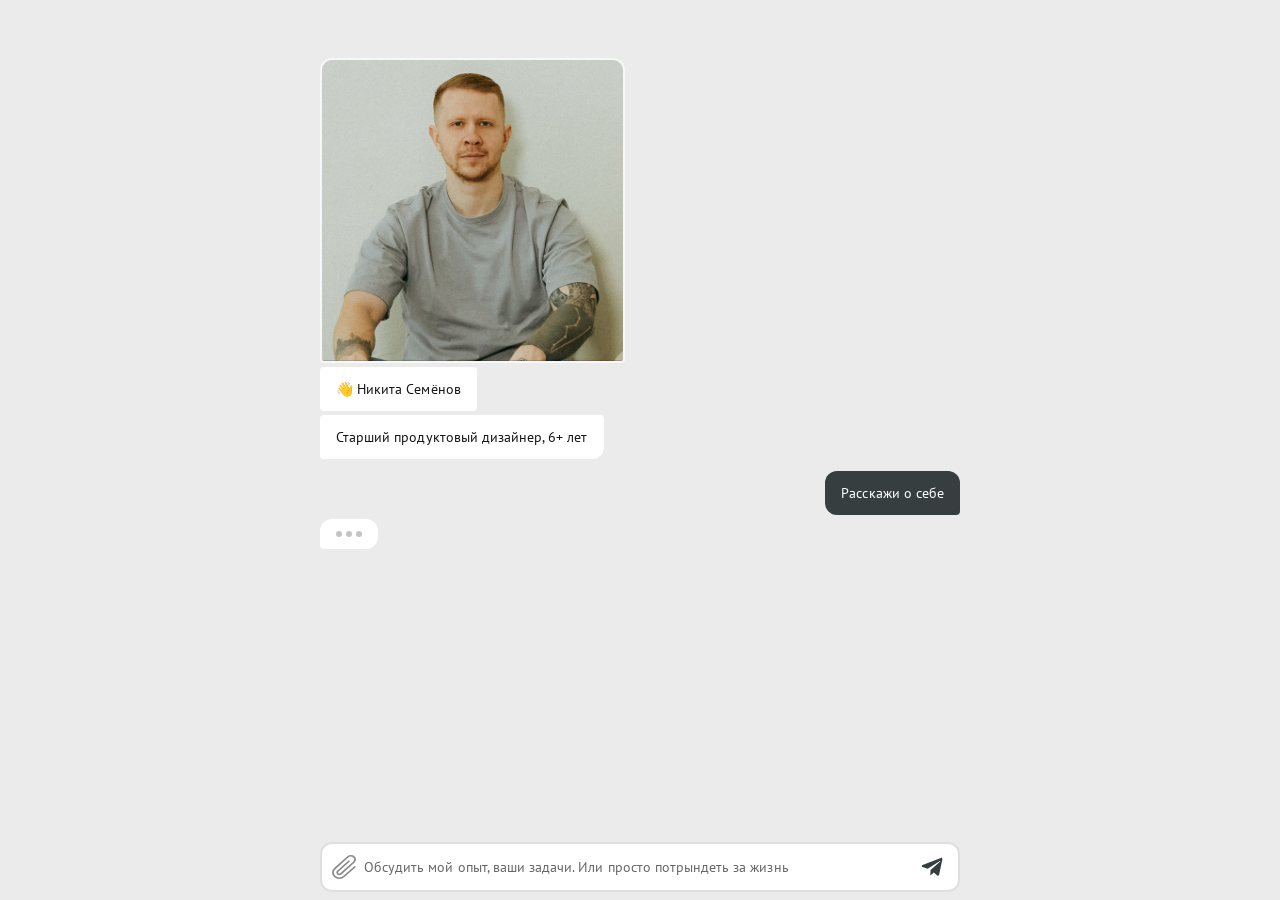
==== index.html @ 7b087923 "Initial website version" ====
<!DOCTYPE html>
<html lang="ru">
  <head>
    <meta charset="UTF-8" />
    <meta name="viewport" content="width=device-width, initial-scale=1.0" />
    <link rel="icon" href="assets/favicon.png" type="image/png" />
    <!-- Yandex.Metrika counter -->
    <script type="text/javascript">
      (function (m, e, t, r, i, k, a) {
        m[i] =
          m[i] ||
          function () {
            (m[i].a = m[i].a || []).push(arguments);
          };
        m[i].l = 1 * new Date();
        for (var j = 0; j < document.scripts.length; j++) {
          if (document.scripts[j].src === r) {
            return;
          }
        }
        (k = e.createElement(t)),
          (a = e.getElementsByTagName(t)[0]),
          (k.async = 1),
          (k.src = r),
          a.parentNode.insertBefore(k, a);
      })(window, document, "script", "https://mc.yandex.ru/metrika/tag.js?id=109476161", "ym");

      ym(109476161, "init", {
        ssr: true,
        webvisor: true,
        clickmap: true,
        ecommerce: "dataLayer",
        referrer: document.referrer,
        url: location.href,
        accurateTrackBounce: true,
        trackLinks: true,
      });
    </script>
    <noscript
      ><div>
        <img
          src="https://mc.yandex.ru/watch/109476161"
          style="position: absolute; left: -9999px"
          alt=""
        /></div
    ></noscript>
    <!-- /Yandex.Metrika counter -->
    <title>Никита Семёнов — портфолио</title>
    <link rel="preload" href="assets/profile.png" as="image" />
    <link rel="preconnect" href="https://fonts.googleapis.com" />
    <link rel="preconnect" href="https://fonts.gstatic.com" crossorigin />
    <link
      href="https://fonts.googleapis.com/css2?family=PT+Sans:ital,wght@0,400;0,700;1,400&display=block"
      rel="stylesheet"
    />
    <link rel="stylesheet" href="styles.css" />
  </head>
  <body class="hero-ready">
    <main class="page">
      <div class="chat">
        <section class="section section--no-marker section--hero">
          <div class="section__content section__content--hero">
            <div class="block block--intro">
              <div class="profile-photo">
                <img
                  class="profile-photo__base"
                  src="assets/profile.png"
                  alt="Никита Семёнов"
                  width="305"
                  height="305"
                  decoding="sync"
                  fetchpriority="high"
                />
              </div>
              <div class="bubble bubble--me bubble--intro-name">
                <p>👋 Никита Семёнов</p>
              </div>
              <div class="bubble bubble--me bubble--intro-role">
                <p>Старший продуктовый дизайнер, 6+ лет</p>
              </div>
            </div>
            <div class="hero__reply">
              <div class="block block--right">
                <button class="bubble bubble--they bubble--they-btn" type="button">
                  Расскажи о себе
                </button>
              </div>
              <div class="hero__reply-slot">
                <div class="typing-indicator bubble bubble--me" aria-hidden="true">
                  <div class="typing-indicator__shell">
                    <div class="typing-indicator__dots" aria-hidden="true">
                      <span></span>
                      <span></span>
                      <span></span>
                    </div>
                    <div class="typing-indicator__message">
                      <p>
                        Разбираю сложные задачи, нахожу простые и дешёвые решения, довожу их до прода,
                        метрик и понятного пользовательского опыта
                      </p>
                    </div>
                  </div>
                </div>
                <div class="hero__response-extra" aria-hidden="true">
                  <div class="block">
                    <div class="bubble bubble--me bubble__list">
                      <p>— 6+ лет в продуктовом дизайне,</p>
                      <p>
                        — principal / mentor в Лемана ПРО,<br />
                        — 30+ статей о дизайне, 200 000+ прочтений,
                      </p>
                      <p>— помог вырасти 20+ дизайнерам до middle+,</p>
                      <p>— основал X–Mentors и собрал команду из 9 менторов</p>
                    </div>
                  </div>
                </div>
              </div>
            </div>
          </div>
        </section>

        <div class="chat__rest" aria-hidden="true">
        <section class="section section--no-marker">
          <div class="section__content">
            <div class="block block--right">
              <div class="bubble bubble--they">
                <p>
                  С какими задачами принесёшь<br />
                  нам максимум пользы?
                </p>
              </div>
            </div>
            <div class="block">
              <div class="bubble bubble--me">
                <p class="bubble__title">🥴 Непонятная и мутная задача</p>
                <p>Разбираю бизнес-контекст, пользователей, ограничения и нахожу настоящую проблему</p>
              </div>
              <div class="bubble bubble--me">
                <p class="bubble__title">🫡 Нужен самостоятельный дизайнер</p>
                <p>
                  Могу сам вести задачу: от постановки и анализа до макетов, передачи в разработку и диз
                  ревью
                </p>
              </div>
              <div class="bubble bubble--me">
                <p class="bubble__title">✂️ Нужны дешёвые, но эффективные решения</p>
                <p>
                  Ищу более дешёвый путь: MVP, упрощение сценария, отказ от лишнего функционала,
                  быстрый тест
                </p>
              </div>
              <div class="bubble bubble--me">
                <p class="bubble__title">🐣 Нужно растить дизайнеров</p>
                <p>
                  Менторю дизайнеров, помогаю им лучше мыслить, структурировать процесс и принимать
                  решения
                </p>
              </div>
            </div>
          </div>
        </section>

        <section class="section section--no-marker">
          <div class="section__content">
            <div class="block block--right">
              <div class="bubble bubble--they">
                <p>Покажи кейсы и расскажи о них</p>
              </div>
            </div>
            <div class="block block--wide">
              <article class="case-card case-card--lm-pricer">
                <div class="case-card__hero">
                  <div class="case-card__logo">
                    <img src="assets/logo.svg" alt="Leroy Merlin" />
                  </div>
                  <div class="case-card__image case-card__image--lm-pricer">
                    <img src="assets/case-lm-pricer.png" alt="Прайсчекер в магазине Leroy Merlin" />
                  </div>
                  <div class="case-card__divider">
                    <img src="assets/line.svg" alt="" />
                  </div>
                </div>
                <div class="case-card__body">
                  <h2 class="case-card__title">Запуск прайсчекера в магазинах с нуля</h2>
                  <div class="case-card__field">
                    <p class="case-card__label">Проблема</p>
                    <p class="case-card__text">
                      Покупатели часто задавали сотрудникам одни и те же вопросы: цена, наличие,
                      остатки и характеристики товара. В масштабе магазина это забирало рабочее
                      время, отвлекало сотрудников от основных задач и приводило к переработкам
                    </p>
                  </div>
                  <div class="case-card__field">
                    <p class="case-card__label">Результат</p>
                    <p class="case-card__text">
                      Покупатели стали самостоятельно проверять цену, наличие и информацию о товаре,
                      а часть повторяющихся обращений ушла в self-service сценарий
                    </p>
                  </div>
                  <div class="case-card__field">
                    <p class="case-card__label">Бизнес-эффект</p>
                    <p class="case-card__text">
                      Решение снизило количество типовых обращений на ❚❚%, высвободило до ❚❚ часов
                      рабочего времени в день по сети и помогло сократить операционные потери компании
                      на ❚❚ ₽ в месяц
                    </p>
                  </div>
                </div>
              </article>

              <article class="case-card case-card--uws">
                <div class="case-card__hero case-card__hero--uws">
                  <div class="case-card__logo case-card__logo--uws">
                    <img src="assets/uws-logo.svg" alt="UWS" />
                  </div>
                  <div class="case-card__image case-card__image--uws">
                    <img src="assets/case-uws.png" alt="Календарь событий UWS" />
                  </div>
                </div>
              </article>

              <article class="case-card case-card--lm-case3">
                <div class="case-card__hero">
                  <div class="case-card__logo">
                    <img src="assets/logo.svg" alt="Leroy Merlin" />
                  </div>
                  <div class="case-card__image case-card__image--lm-case3">
                    <img src="assets/case-lm-case3.png" alt="Карточка товара на сайте Leroy Merlin" />
                  </div>
                  <div class="case-card__divider">
                    <img src="assets/line.svg" alt="" />
                  </div>
                </div>
                <div class="case-card__body">
                  <h2 class="case-card__title">Увеличил привлекательность цены на 43%</h2>
                  <div class="case-card__field">
                    <p class="case-card__label">Проблема</p>
                    <p class="case-card__text">
                      Компания стала активнее использовать скидки, но покупатели плохо считывали выгоду:
                      старая цена и размер скидки были недостаточно заметны, а ценность предложения не ощущалась. В итоге скидки не давали ожидаемого роста продаж и слабо мотивировали
                      пользователей переходить к покупке
                    </p>
                  </div>
                  <div class="case-card__field">
                    <p class="case-card__label">Результат</p>
                    <p class="case-card__text">
                      Я переработал отображение цены и скидки на ключевых страницах сайта: сделал выгоду
                      заметнее и очевиднее. Покупатели стали лучше видеть разницу между старой и новой
                      ценой, быстрее понимать ценность предложения и увереннее переходить к покупке
                    </p>
                  </div>
                  <div class="case-card__field">
                    <p class="case-card__label">Бизнес-эффект</p>
                    <p class="case-card__text">
                      Через A/B-тестирование решение показало рост кликов по товарам на ❚❚%, увеличение
                      добавлений в корзину на ❚❚% и рост оформленных заказов на ❚❚%
                    </p>
                  </div>
                </div>
              </article>

              <article class="case-card case-card--lm-print">
                <div class="case-card__hero case-card__hero--lm-print">
                  <div class="case-card__logo case-card__logo--lm-print">
                    <img src="assets/logo-lm-alt.svg" alt="Leroy Merlin" />
                  </div>
                  <div class="case-card__image case-card__image--lm-print">
                    <img src="assets/case-lm-print.png" alt="Печать проектных ценников в Leroy Merlin" />
                  </div>
                  <div class="case-card__divider">
                    <img src="assets/line.svg" alt="" />
                  </div>
                </div>
                <div class="case-card__body">
                  <h2 class="case-card__title">Ускорил создание проектных ценников в 12 раз</h2>
                  <div class="case-card__field">
                    <p class="case-card__label">Проблема</p>
                    <p class="case-card__text">
                      Сотрудники магазинов обновляли проектные ценники вручную через Excel: было сложно
                      понять, у какого товара изменилась цена, где именно она поменялась и на сколько. Из-за этого процесс занимал много времени, повышал риск ошибок, а внешний вид ценников
                      отличался от магазина к магазину
                    </p>
                  </div>
                  <div class="case-card__field">
                    <p class="case-card__label">Результат</p>
                    <p class="case-card__text">
                      Я сделал инструмент, который показывает изменения по товарам и помогает быстро
                      обновить проектный ценник. Теперь сотрудник видит, какая цена изменилась, может
                      проверить нужный товар и распечатать актуальный ценник в несколько действий вместо
                      долгой ручной сборки
                    </p>
                  </div>
                  <div class="case-card__field">
                    <p class="case-card__label">Бизнес-эффект</p>
                    <p class="case-card__text">
                      Сократил время на создание проектных ценников с 10,5 минут до 53 секунд, снизил риск
                      ошибок при обновлении цен и помог сохранить единый визуальный имидж ценников во всех
                      магазинах
                    </p>
                  </div>
                </div>
              </article>

              <article class="case-card case-card--gethotel">
                <div class="case-card__hero case-card__hero--gethotel">
                  <div class="case-card__logo case-card__logo--gethotel">
                    <img src="assets/logo-gethotel.svg" alt="Gethotel" />
                  </div>
                  <div class="case-card__image case-card__image--gethotel">
                    <img src="assets/case-gethotel.png" alt="Мобильное приложение Gethotel" />
                  </div>
                  <div class="case-card__divider">
                    <img src="assets/line.svg" alt="" />
                  </div>
                </div>
                <div class="case-card__body">
                  <h2 class="case-card__title">Увеличил конверсию бронирования на мобильных устройствах на 97%</h2>
                  <div class="case-card__field">
                    <p class="case-card__label">Проблема</p>
                    <p class="case-card__text">
                      В мобилке пользователи терялись на странице отеля: навигация была сложной,
                      информация — неструктурированной, а переход к брони неочивидный. Часть
                      пользователей не доходила до оформления, и конверсия в бронирование оставалась
                      низкой
                    </p>
                  </div>
                  <div class="case-card__field">
                    <p class="case-card__label">Результат</p>
                    <p class="case-card__text">
                      Я переработал страницу отеля: структурировал инфо вокруг потребностей пользователя,
                      упростил навигацию и сделал переход к бронированию заметным и понятным
                    </p>
                  </div>
                  <div class="case-card__field">
                    <p class="case-card__label">Бизнес-эффект</p>
                    <p class="case-card__text">
                      Увеличил конверсию в бронирование на мобильных устройствах на 97%:<br />
                      <span class="case-card__stat-range">с 1,78% до 3,5%</span>
                    </p>
                  </div>
                </div>
              </article>
            </div>
          </div>
        </section>

        <section class="section section--no-marker">
          <div class="section__content">
            <div class="block block--right">
              <div class="bubble bubble--they">
                <p>Расскажи про дизайн-процесс</p>
              </div>
            </div>
            <div class="block">
              <div class="bubble bubble--me">
                <p class="bubble__title">🔍 Нахожу настоящую проблему</p>
                <p>Снимаю задачу, разбираю бизнес-контекст, JTBD, пользователей и метрики</p>
              </div>
              <div class="bubble bubble--me">
                <p class="bubble__title">🧩 Разбираю текущий процесс</p>
                <p>
                  Смотрю, как сценарий работает сейчас: собираю AS IS, ограничения и места, где у пользователя
                  или бизнес просадки
                </p>
              </div>
              <div class="bubble bubble--me">
                <p class="bubble__title">✨ Проектирую будущее решение</p>
                <p>
                  Собираю TO BE, продумываю user flow, сценарии и функциональности. Использую
                  референсы и «франкенштейна»
                </p>
              </div>
              <div class="bubble bubble--me">
                <p class="bubble__title">🎨 Перевожу решение в интерфейс</p>
                <p>Прорабатываю состояния, прототипы и интерфейсную логику, дизайню</p>
              </div>
              <div class="bubble bubble--me">
                <p class="bubble__title">📈 Довожу до результата</p>
                <p>
                  Проверяю гипотезы через исследования, прототипы или метрики. Дорабатываю решение,
                  помогаю довести его до разработки и смотрю, как оно влияет на продукт
                </p>
              </div>
            </div>
          </div>
        </section>

        <section class="section section--no-marker">
          <div class="section__content">
            <div class="block block--right">
              <div class="bubble bubble--they">
                <p>Как ты развиваешься?</p>
              </div>
            </div>
            <div class="block">
              <div class="bubble bubble--me">
                <p>
                  📚 Я постоянно учусь и рефлексирую над практикой: разбираю кейсы, читаю, смотрю на чужие
                  решения, проверяю подходы в работе и менторстве
                </p>
              </div>
              <div class="bubble bubble--me">
                <p>
                  Когда пишу, я лучше структурирую собственный дизайн-процесс и проверяю мысли на практике
                </p>
              </div>
              <div class="bubble bubble--me bubble__list">
                <p>
                  — <a class="bubble__link bubble__link--inline" href="https://mentory.yonote.ru/share/x" target="_blank" rel="noopener noreferrer">веду бесплатную базу знаний</a><br />
                  — 30+ статей о дизайне
                </p>
                <p>— материалы собрали 200 000+ прочтений</p>
              </div>
              <div class="bubble bubble--me bubble--link-list bubble__links">
                <a class="bubble__link" href="https://dsgners.ru/no_ux_no_money/29060-upravlenie-ojidaniyami-prichina-uspeha-i-provala-lyuboy-zadachi" target="_blank" rel="noopener noreferrer">Управление ожиданиями</a>
                <a class="bubble__link" href="https://dsgners.ru/no_ux_no_money/42224-a-che-tak-dolgo-kak-dizayneru-tochnee-otsenivat-sroki-videt-riski-i-ne-davat-sebya-prodavit" target="_blank" rel="noopener noreferrer">Как точнее оценивать сроки</a>
                <a class="bubble__link" href="https://dsgners.ru/no_ux_no_money/17667-prezentatsiya-dizayn-resheniya-samyiy-vajnyiy-etap-v-rabote-i-jizni-dizaynera" target="_blank" rel="noopener noreferrer">Презентация дизайн-решения</a>
                <a class="bubble__link" href="https://dsgners.ru/no_ux_no_money/22971-pravki-kritika-vkusovschina-dorabotki-zamechaniya-kommentarii-obratnaya-svyaz-chto-s-nimi-delat" target="_blank" rel="noopener noreferrer">Правки, критика, вкусовщина, доработки</a>
                <a class="bubble__link" href="https://dsgners.ru/no_ux_no_money/23622-kak-byistro-nahodit-idealnyie-dizayn-resheniya-v-slojnyih-zadachah" target="_blank" rel="noopener noreferrer">Как быстро находить идеальные дизайн-решения</a>
              </div>
            </div>
          </div>
        </section>

        <section class="section section--no-marker">
          <div class="section__content">
            <div class="block block--right">
              <div class="bubble bubble--they">
                <p>
                  Понятно...<br />
                  Вернёмся в ближайшее время с обраткой
                </p>
              </div>
            </div>
            <div class="block">
              <div class="bubble bubble--me bubble--invite">
                <p>
                  Приглашаю на кружечку горячего чая ☕️ в зуме — узнаем друг друга поближе) Напиши 👇
                </p>
              </div>
            </div>
          </div>
        </section>
        </div>
      </div>
    </main>

    <footer class="composer" aria-hidden="false">
      <a
        class="composer__inner"
        href="https://t.me/no_ux_no_money"
        target="_blank"
        rel="noopener noreferrer"
        aria-label="Написать в Telegram — @no_ux_no_money"
        onclick="ym(109476161,'reachGoal','click_apply'); return true;"
      >
        <span class="composer__icon" aria-hidden="true">
          <img src="assets/paperclip.svg" alt="" />
        </span>
        <span class="composer__text">
          Обсудить мой опыт, ваши задачи<span class="composer__text-extra">. Или просто потрындеть за жизнь</span>
        </span>
        <span class="composer__send" aria-hidden="true">
          <img class="composer__send-icon composer__send-icon--default" src="assets/send.svg" width="30" height="30" alt="" />
          <img class="composer__send-icon composer__send-icon--hover" src="assets/send-hover.svg" width="30" height="30" alt="" />
        </span>
      </a>
    </footer>

    <script src="hero-sequence.js"></script>
  </body>
</html>
---- styles.css ----
:root {
  --bg: #ebebeb;
  --primary: #373e40;
  --text: #161616;
  --text-secondary: rgba(22, 22, 22, 0.65);
  --white: #ffffff;
  --border-input: #dfdfdf;
  --border-input-hover: #d4d4d4;
  --text-secondary-hover: rgba(22, 22, 22, 0.75);
  --primary-hover: #2a2f31;
  --link: #1890ff;
  --link-hover: #096dd9;
  --placeholder: #d9d9d9;
  --case-dark: #373e40;
  --chat-width: 640px;
  --bubble-max: 394px;
  --case-width: 558px;
}

*,
*::before,
*::after {
  box-sizing: border-box;
}

html {
  scroll-behavior: smooth;
}

html {
  scroll-behavior: smooth;
  overflow-x: hidden;
}

body {
  margin: 0;
  min-height: 100vh;
  background: var(--bg);
  color: var(--text);
  font-family: "PT Sans", sans-serif;
  font-size: 14px;
  line-height: 20px;
  letter-spacing: 0.042px;
  overflow-x: hidden;
}

.page {
  min-height: 100vh;
  padding: 58px 0 80px;
}

.chat {
  width: min(var(--chat-width), calc(100% - 32px));
  margin: 0 auto;
  display: flex;
  flex-direction: column;
  gap: 12px;
}

.section {
  display: grid;
  grid-template-columns: 48px minmax(0, 1fr);
  gap: 0 8px;
  align-items: start;
}

.section--no-marker {
  grid-template-columns: minmax(0, 1fr);
}

.section__marker {
  font-size: 40px;
  line-height: 1;
  transform: rotate(-13.21deg);
  user-select: none;
  padding-top: 4px;
}

.section__content {
  min-width: 0;
  display: flex;
  flex-direction: column;
  gap: 4px;
}

.block {
  display: flex;
  flex-direction: column;
  gap: 4px;
  max-width: var(--bubble-max);
}

.block--wide {
  max-width: var(--case-width);
  gap: 4px;
}

.block--right {
  align-self: flex-end;
  align-items: flex-end;
  max-width: 312px;
  width: 100%;
}

.bubble {
  padding: 12px 16px;
  word-break: break-word;
}

.bubble--me {
  background: var(--white);
  color: var(--text);
}

.bubble--they {
  background: var(--primary);
  color: var(--white);
}

.bubble--link-list {
  color: var(--link);
}

.bubble__link {
  display: block;
  color: inherit;
  text-decoration: none;
  transition: color 0.2s ease;
}

.bubble__link:hover,
.bubble__link:focus-visible {
  color: var(--link-hover);
  outline: none;
}

.bubble__link--inline {
  display: inline;
  color: var(--link);
}

.bubble--me:first-child,
.block > .bubble--me:first-child {
  border-radius: 12px 12px 4px 4px;
}

.bubble--me:last-child,
.block > .bubble--me:last-child {
  border-radius: 4px 4px 12px 4px;
}

.bubble--me:only-child {
  border-radius: 12px 12px 12px 4px;
}

.block > .bubble--me.bubble--invite {
  border-radius: 12px 12px 12px 4px;
}

.bubble--me:not(:first-child):not(:last-child),
.block > .bubble--me:not(:first-child):not(:last-child) {
  border-radius: 4px;
}

.bubble--they {
  border-radius: 12px 12px 4px 12px;
}

.bubble p {
  margin: 0;
}

.bubble p + p {
  margin-top: 0;
}

.bubble__title {
  font-weight: 700;
  margin-bottom: 0;
}

.bubble__list p {
  margin: 0;
}

.bubble__links {
  display: flex;
  flex-direction: column;
  gap: 4px;
}

.bubble__links .bubble__link {
  margin: 0;
}

.chat__rest {
  display: flex;
  flex-direction: column;
  gap: 12px;
}

.chat-reveal:not(.is-revealed) {
  display: none;
}

.chat-reveal.is-revealed {
  display: block;
  opacity: 0;
  transform: translateZ(0);
  backface-visibility: hidden;
}

.chat-reveal.is-revealed.is-visible {
  opacity: 1;
  transition: opacity 0.55s cubic-bezier(0.22, 1, 0.36, 1);
}

.hero__response-extra.chat-reveal.is-revealed {
  visibility: visible;
}

.bubble.chat-reveal.is-revealed,
.case-card.chat-reveal.is-revealed {
  display: block;
}

.composer--hidden {
  display: none;
}

body.hero-ready .composer:not(.composer--hidden) {
  animation: hero-fade-in 0.45s ease-out both;
}

.section--hero {
  position: relative;
  z-index: 1;
}

.section__content--hero {
  gap: 12px;
}

/* ── Hero reveal sequence ── */
.hero__response-extra {
  opacity: 0;
  visibility: hidden;
}

body.hero-loading .block--intro,
body.hero-loading .hero__reply .block--right,
body.hero-loading .typing-indicator,
body.hero-loading .hero__response-extra {
  opacity: 0;
  visibility: hidden;
}

body.hero-ready .block--intro,
body.hero-ready .hero__reply .block--right {
  visibility: visible;
  animation: hero-fade-in 0.45s ease-out both;
}

body.hero-ready .typing-indicator {
  visibility: visible;
}

body.hero-ready:not(.hero-typing):not(.hero-replied) .typing-indicator {
  opacity: 0;
  visibility: hidden;
  height: 0;
  min-height: 0;
  overflow: hidden;
}

body.hero-ready:not(.hero-typing):not(.hero-replied) .hero__reply-slot {
  min-height: 0;
}

body.hero-typing .typing-indicator {
  opacity: 1;
  animation: typing-slot-show 0.01s linear forwards;
}

body.hero-typing .typing-indicator__shell {
  animation: typing-bubble-enter 0.5s cubic-bezier(0.16, 1, 0.3, 1) both;
}

body.hero-typing .typing-indicator__dots span {
  animation:
    typing-dot-show 0.35s ease-out 0.42s forwards,
    typing-bounce 1.2s ease-in-out 0.55s infinite;
}

body.hero-typing .typing-indicator__dots span:nth-child(2) {
  animation:
    typing-dot-show 0.35s ease-out 0.42s forwards,
    typing-bounce 1.2s ease-in-out 0.7s infinite;
}

body.hero-typing .typing-indicator__dots span:nth-child(3) {
  animation:
    typing-dot-show 0.35s ease-out 0.42s forwards,
    typing-bounce 1.2s ease-in-out 0.85s infinite;
}

body.hero-replied .typing-indicator {
  opacity: 1;
  visibility: visible;
  width: min(394px, 100%);
  max-width: 394px;
  padding: 0;
}

body.hero-replied .typing-indicator__shell {
  position: relative;
  animation: none;
  width: min(394px, 100%);
  min-height: 84px;
  height: auto;
  padding: 12px 16px;
  align-items: flex-start;
  transform: scale(1, 1);
  opacity: 1;
  border-radius: 12px 12px 4px 4px;
  overflow: hidden;
  transition:
    width 0.72s cubic-bezier(0.22, 1, 0.36, 1),
    padding 0.72s cubic-bezier(0.22, 1, 0.36, 1),
    border-radius 0.72s cubic-bezier(0.22, 1, 0.36, 1);
}

body.hero-replied .typing-indicator__dots {
  opacity: 0;
  width: 0;
  max-width: 0;
  margin: 0;
  overflow: hidden;
}

body.hero-replied .typing-indicator__dots span {
  animation: none;
}

body.hero-replied .typing-indicator__message {
  position: absolute;
  inset: 12px 16px auto;
  max-height: none;
  width: auto;
  flex: none;
  min-width: 0;
  overflow: visible;
  opacity: 0;
  transform: translateZ(0);
  backface-visibility: hidden;
}

body.hero-replied .typing-indicator__message.is-text-visible {
  opacity: 1;
  transition: opacity 0.55s cubic-bezier(0.22, 1, 0.36, 1);
}

body.hero-replied .hero__response-extra.is-revealed {
  visibility: visible;
}

.hero__response-extra .block {
  max-width: 394px;
}

@keyframes hero-fade-in {
  from {
    opacity: 0;
    transform: translateY(6px);
  }

  to {
    opacity: 1;
    transform: translateY(0);
  }
}

@keyframes typing-slot-show {
  to {
    opacity: 1;
  }
}

.block--intro {
  width: 305px;
  max-width: 100%;
  align-items: flex-start;
}

.bubble--intro-name,
.bubble--intro-role {
  width: auto;
  min-height: 44px;
  flex-shrink: 0;
}

.bubble--intro-name {
  border-radius: 4px;
  min-width: 151px;
}

.bubble--intro-role {
  border-radius: 4px 4px 12px 4px;
  min-width: 275px;
}

.bubble--intro-name p,
.bubble--intro-role p {
  white-space: nowrap;
}

.hero__reply {
  display: flex;
  flex-direction: column;
  gap: 4px;
  width: 100%;
}

.hero__reply-slot {
  position: relative;
  display: flex;
  flex-direction: column;
  gap: 4px;
  min-height: 30px;
}

.bubble--they-btn {
  border: 0;
  cursor: pointer;
  font: inherit;
  letter-spacing: inherit;
  text-align: center;
}

.typing-indicator {
  width: fit-content;
  max-width: 100%;
  flex-shrink: 0;
  padding: 0;
}

.typing-indicator.bubble--me {
  background: transparent;
  padding: 0;
}

.typing-indicator__shell {
  display: flex;
  align-items: center;
  gap: 0;
  width: 58px;
  min-height: 30px;
  height: 30px;
  padding: 0 16px;
  background: var(--white);
  border-radius: 12px 12px 12px 4px;
  transform: scale(0, 0);
  transform-origin: left center;
  opacity: 0;
  overflow: hidden;
  box-sizing: border-box;
  transition:
    width 0.72s cubic-bezier(0.22, 1, 0.36, 1),
    padding 0.72s cubic-bezier(0.22, 1, 0.36, 1),
    border-radius 0.72s cubic-bezier(0.22, 1, 0.36, 1);
}

.typing-indicator__dots {
  display: flex;
  align-items: center;
  gap: 4px;
  flex-shrink: 0;
  transition:
    opacity 0.25s ease,
    width 0.35s ease,
    max-width 0.35s ease;
}

.typing-indicator__dots span {
  width: 6px;
  height: 6px;
  border-radius: 50%;
  background: rgba(22, 22, 22, 0.25);
  opacity: 0;
  flex-shrink: 0;
}

.typing-indicator__message {
  opacity: 0;
  max-height: 0;
  width: 0;
  overflow: hidden;
  flex-shrink: 1;
  transition: none;
}

.typing-indicator__message p {
  margin: 0;
}

@keyframes typing-bubble-enter {
  0% {
    transform: scale(0, 0);
    opacity: 0;
  }

  35% {
    opacity: 1;
  }

  100% {
    transform: scale(1, 1);
    opacity: 1;
  }
}

@keyframes typing-dot-show {
  from {
    opacity: 0;
  }

  to {
    opacity: 1;
  }
}

@keyframes typing-bounce {
  0%,
  60%,
  100% {
    transform: translateY(0);
    opacity: 0.35;
  }

  30% {
    transform: translateY(-3px);
    opacity: 1;
  }
}

.profile-photo {
  width: 305px;
  height: 305px;
  max-width: 100%;
  flex-shrink: 0;
  border: 2px solid rgba(255, 255, 255, 0.6);
  border-radius: 12px 12px 4px 4px;
  overflow: hidden;
}

.profile-photo__base {
  width: 100%;
  height: 100%;
  object-fit: cover;
  display: block;
}

.case-card {
  background: var(--white);
  border-radius: 12px 12px 4px 4px;
  overflow: hidden;
  width: min(var(--case-width), 100%);
}

.case-card__hero {
  position: relative;
  height: 363px;
  overflow: hidden;
  background: var(--white);
}

.case-card__logo {
  position: absolute;
  top: 14px;
  left: 50%;
  transform: translateX(calc(-50% + 16.5px));
  width: 45px;
  height: 30px;
  z-index: 2;
}

.case-card__logo img {
  width: 100%;
  height: 100%;
  display: block;
}

.case-card__image {
  position: absolute;
  left: 50%;
  bottom: 0;
  transform: translateX(-50%);
  width: min(526px, calc(100% - 32px));
  height: 306px;
}

.case-card__image img {
  width: 100%;
  height: 100%;
  object-fit: cover;
  display: block;
}

.case-card__image--fallback {
  background: linear-gradient(135deg, #d9d9d9 0%, #f5f5f5 100%);
}

.case-card__image--fallback img {
  display: none;
}

.case-card__divider {
  position: absolute;
  left: 0;
  bottom: 0;
  width: 100%;
  height: 1px;
}

.case-card__divider img {
  width: 100%;
  height: 100%;
  display: block;
}

.case-card__body {
  padding: 10px 16px 12px;
  display: flex;
  flex-direction: column;
  gap: 10px;
}

.case-card__title {
  margin: 0;
  font-size: 16px;
  line-height: 22px;
  font-weight: 700;
  letter-spacing: 0.048px;
}

.case-card__field {
  display: flex;
  flex-direction: column;
  gap: 2px;
}

.case-card__label {
  margin: 0;
  color: var(--text);
}

.case-card__text {
  margin: 0;
  color: var(--text-secondary);
}

.case-card__stat-range {
  white-space: nowrap;
}

.case-card--lm-pricer .case-card__logo {
  top: 20px;
  transform: translateX(-50%);
}

.case-card--lm-pricer .case-card__hero {
  height: 376px;
}

.case-card--lm-pricer .case-card__image--lm-pricer {
  top: auto;
  bottom: 0;
  width: 526px;
  max-width: 100%;
  height: 306px;
}

.case-card--lm-pricer .case-card__image--lm-pricer img {
  object-fit: contain;
  object-position: center bottom;
}

.case-card--lm-case3 {
  padding: 4px 4px 0;
  border-radius: 4px;
}

.case-card--lm-case3 .case-card__logo {
  top: 20px;
  transform: translateX(-50%);
}

.case-card--lm-case3 .case-card__hero {
  height: 403px;
  overflow: visible;
}

.case-card--lm-case3 .case-card__image--lm-case3 {
  top: auto;
  bottom: 0;
  width: 526px;
  max-width: 100%;
  height: 333px;
}

.case-card--lm-case3 .case-card__image--lm-case3 img {
  object-fit: contain;
  object-position: center bottom;
}

.case-card--lm-case3 .case-card__divider {
  left: -4px;
  width: calc(100% + 8px);
}

.case-card--uws {
  background: #a8cd7c;
  border-radius: 4px;
  padding-top: 12px;
}

.case-card__hero--uws {
  height: 701px;
  background: #a8cd7c;
}

.case-card__logo--uws {
  top: 20px;
  left: 50%;
  transform: translateX(-50%) rotate(180deg) scaleX(-1);
  width: 70px;
  height: 22px;
}

.case-card__image--uws {
  top: calc(20px + 22px);
  bottom: 0;
  width: min(526px, calc(100% - 32px));
  height: auto;
}

.case-card--lm-print {
  display: flex;
  flex-direction: column;
  gap: 0;
  padding: 12px 0;
  border-radius: 4px;
}

.case-card__hero--lm-print {
  height: 646px;
  border-radius: 4px;
  overflow: visible;
}

.case-card__logo--lm-print {
  top: 20px;
  left: 50%;
  transform: translateX(-50%);
  width: 45px;
  height: 30px;
}

.case-card__image--lm-print {
  top: calc(20px + 30px);
  bottom: 10px;
  width: min(526px, calc(100% - 32px));
  height: auto;
}

.case-card__image--lm-print img {
  object-position: center top;
}

.case-card--lm-print .case-card__body {
  padding: 10px 16px 12px;
}

.case-card--gethotel {
  display: flex;
  flex-direction: column;
  gap: 0;
  padding: 12px 0;
  border-radius: 4px 4px 12px 4px;
}

.case-card__hero--gethotel {
  height: 320px;
}

.case-card__logo--gethotel {
  top: 20px;
  left: 50%;
  transform: translateX(-50%);
  width: 27px;
  height: 30px;
}

.case-card__image--gethotel {
  top: calc(20px + 30px + 20px);
  bottom: 0;
  width: min(526px, calc(100% - 32px));
  height: auto;
}

.case-card--gethotel .case-card__body {
  padding: 10px 16px 12px;
}

.case-placeholder {
  width: min(var(--case-width), 100%);
  min-height: 461px;
  padding: 12px;
  display: flex;
  flex-direction: column;
  gap: 10px;
  border-radius: 4px;
}

.case-placeholder--light {
  background: var(--white);
}

.case-placeholder--dark {
  background: var(--case-dark);
  border-radius: 12px 12px 4px 4px;
}

.case-placeholder__image {
  flex: 1;
  min-height: 317px;
  background: var(--placeholder);
  border-radius: 4px;
}

.case-placeholder p {
  margin: 0;
}

.case-placeholder--light p {
  color: var(--text);
}

.case-placeholder--dark p {
  color: var(--white);
}

.composer {
  position: fixed;
  left: 0;
  right: 0;
  bottom: 0;
  width: min(var(--chat-width), calc(100% - 32px));
  margin: 0 auto;
  padding-bottom: 8px;
  background: linear-gradient(to top, var(--bg) 70%, transparent);
  z-index: 20;
}

.composer__inner {
  display: flex;
  align-items: center;
  gap: 8px;
  padding: 8px 10px;
  background: var(--white);
  border: 2px solid var(--border-input);
  border-radius: 12px;
  text-decoration: none;
  color: inherit;
  cursor: pointer;
  transition: border-color 0.2s ease;
}

.composer__inner:hover,
.composer__inner:focus-visible {
  border-color: var(--border-input-hover);
  outline: none;
}

.composer__inner:hover .composer__text,
.composer__inner:focus-visible .composer__text {
  color: var(--text-secondary-hover);
}

.composer__icon {
  width: 24px;
  height: 24px;
  flex-shrink: 0;
}

.composer__icon img {
  width: 100%;
  height: 100%;
  display: block;
}

.composer__text {
  flex: 1;
  font: inherit;
  color: var(--text-secondary);
  line-height: 18px;
  transition: color 0.2s ease;
}

.composer__send {
  position: relative;
  width: 30px;
  height: 30px;
  flex-shrink: 0;
  line-height: 0;
}

.composer__send-icon {
  width: 30px;
  height: 30px;
  display: block;
  transition: opacity 0.2s ease;
}

.composer__send-icon--hover {
  position: absolute;
  inset: 0;
  opacity: 0;
}

.composer__inner:hover .composer__send-icon--default,
.composer__inner:focus-visible .composer__send-icon--default {
  opacity: 0;
}

.composer__inner:hover .composer__send-icon--hover,
.composer__inner:focus-visible .composer__send-icon--hover {
  opacity: 1;
}

@media (max-width: 720px) {
  :root {
    --bubble-max: 314px;
    --case-width: 314px;
  }

  .page {
    padding: 20px 0 80px;
  }

  .chat {
    width: calc(100% - 32px);
  }

  .section {
    grid-template-columns: minmax(0, 1fr);
  }

  .block {
    max-width: min(var(--bubble-max), 100%);
  }

  .block--right {
    max-width: min(312px, 100%);
  }

  .block--wide {
    max-width: min(var(--case-width), 100%);
  }

  .block--intro {
    width: min(305px, 100%);
  }

  .profile-photo {
    width: min(305px, 100%);
    height: auto;
    aspect-ratio: 1;
  }

  .bubble--me {
    max-width: min(314px, 100%);
  }

  .bubble--they {
    background: var(--link);
  }

  .bubble--intro-name,
  .bubble--intro-role {
    min-width: 0;
    width: fit-content;
    max-width: 100%;
  }

  .bubble--intro-name p,
  .bubble--intro-role p {
    white-space: normal;
  }

  body.hero-replied .typing-indicator {
    width: 100%;
    max-width: min(314px, 100%);
  }

  body.hero-replied .typing-indicator__shell {
    width: 100%;
    max-width: min(314px, 100%);
  }

  .hero__response-extra .block {
    max-width: min(314px, 100%);
  }

  .case-card {
    width: 100%;
    max-width: min(314px, 100%);
  }

  .case-card__hero {
    height: 242px;
  }

  .case-card__logo {
    top: 15px;
    transform: translateX(-50%);
  }

  .case-card--lm-pricer .case-card__logo {
    top: 20px;
  }

  .case-card--lm-pricer .case-card__hero {
    height: 243px;
  }

  .case-card--lm-pricer .case-card__image--lm-pricer {
    width: min(298px, 100%);
    height: 173px;
  }

  .case-card--lm-case3 .case-card__logo {
    top: 20px;
  }

  .case-card--lm-case3 .case-card__hero {
    height: 259px;
  }

  .case-card--lm-case3 .case-card__image--lm-case3 {
    width: min(298px, 100%);
    height: 189px;
  }

  .case-card__image {
    width: min(298px, calc(100% - 32px));
    height: 173px;
  }

  .case-card__hero--uws {
    height: 480px;
  }

  .case-card__logo--uws {
    top: 20px;
    width: 55px;
    height: 17px;
    transform: translateX(-50%) rotate(180deg) scaleX(-1);
  }

  .case-card__image--uws {
    top: calc(20px + 17px);
    bottom: 0;
    width: min(298px, calc(100% - 32px));
    height: auto;
  }

  .case-card__hero--lm-print {
    height: 431px;
  }

  .case-card__logo--lm-print {
    top: 20px;
  }

  .case-card__image--lm-print {
    top: calc(20px + 30px);
    bottom: 10px;
    width: min(298px, calc(100% - 32px));
    height: auto;
  }

  .case-card__hero--gethotel {
    height: 213px;
  }

  .case-card__logo--gethotel {
    top: 20px;
    width: 18px;
    height: 20px;
  }

  .case-card__image--gethotel {
    top: calc(20px + 20px + 20px);
    bottom: 0;
    width: min(298px, calc(100% - 32px));
    height: auto;
  }

  .composer {
    width: calc(100% - 32px);
  }

  .composer__text-extra {
    display: none;
  }

  .composer__send {
    width: 35px;
    height: 35px;
  }

  .composer__send-icon {
    width: 35px;
    height: 35px;
  }
}
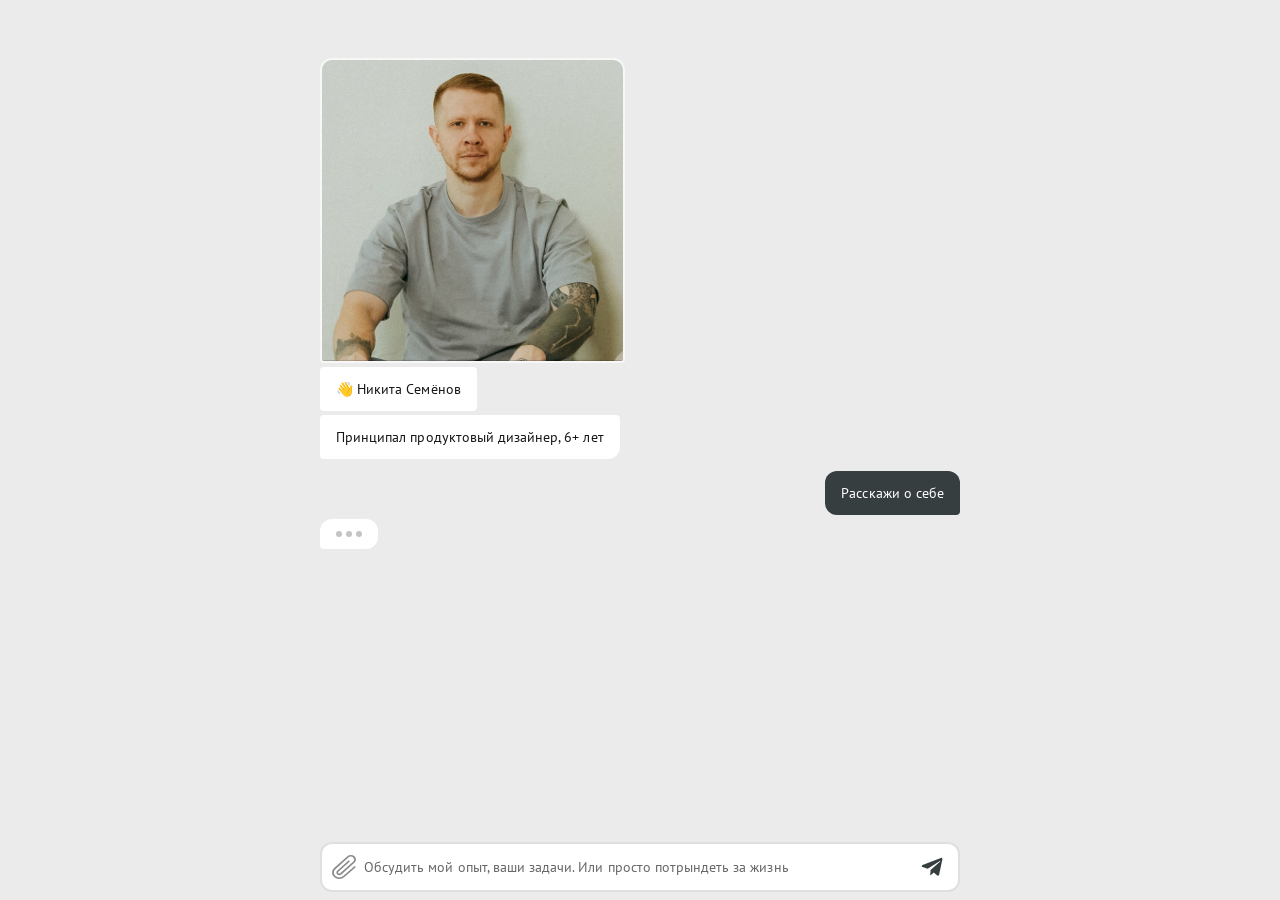
==== commit fa564ce5: "Update portfolio" ====
--- a/index.html
+++ b/index.html
@@ -76,7 +76,7 @@
                 <p>👋 Никита Семёнов</p>
               </div>
               <div class="bubble bubble--me bubble--intro-role">
-                <p>Старший продуктовый дизайнер, 6+ лет</p>
+                <p>Принципал продуктовый дизайнер, 6+ лет</p>
               </div>
             </div>
             <div class="hero__reply">
@@ -95,8 +95,8 @@
                     </div>
                     <div class="typing-indicator__message">
                       <p>
-                        Разбираю сложные задачи, нахожу простые и дешёвые решения, довожу их до прода,
-                        метрик и понятного пользовательского опыта
+                        Разбираю сложные задачи, нахожу простые и дешёвые решения и довожу до успешной
+                        реализации и понятного бизнес-эффекта
                       </p>
                     </div>
                   </div>
@@ -104,13 +104,9 @@
                 <div class="hero__response-extra" aria-hidden="true">
                   <div class="block">
                     <div class="bubble bubble--me bubble__list">
-                      <p>— 6+ лет в продуктовом дизайне,</p>
-                      <p>
-                        — principal / mentor в Лемана ПРО,<br />
-                        — 30+ статей о дизайне, 200 000+ прочтений,
-                      </p>
+                      <p>— 30+ статей о дизайне, 200 000+ прочтений,</p>
                       <p>— помог вырасти 20+ дизайнерам до middle+,</p>
-                      <p>— основал X–Mentors и собрал команду из 9 менторов</p>
+                      <p>— основал <a class="bubble__link bubble__link--inline" href="https://xmentors.ru" target="_blank" rel="noopener noreferrer">X–Mentors</a> и собрал команду из 9 менторов</p>
                     </div>
                   </div>
                 </div>
@@ -199,10 +195,13 @@
                   </div>
                   <div class="case-card__field">
                     <p class="case-card__label">Бизнес-эффект</p>
-                    <p class="case-card__text">
-                      Решение снизило количество типовых обращений на ❚❚%, высвободило до ❚❚ часов
-                      рабочего времени в день по сети и помогло сократить операционные потери компании
-                      на ❚❚ ₽ в месяц
+                    <p class="case-card__text case-card__text--spoiler-demo">
+                      Решение снизило количество типовых обращений на
+                      <span class="spoiler-chip" role="presentation" aria-hidden="true"><span class="spoiler-chip__sizer">00</span></span>%, высвободило до
+                      <span class="spoiler-chip" role="presentation" aria-hidden="true"><span class="spoiler-chip__sizer">00</span></span>
+                      часов рабочего времени в день по сети и помогло сократить операционные потери компании на
+                      <span class="spoiler-chip" role="presentation" aria-hidden="true"><span class="spoiler-chip__sizer">000 000</span></span>
+                      ₽ в месяц
                     </p>
                   </div>
                 </div>
@@ -251,9 +250,12 @@
                   </div>
                   <div class="case-card__field">
                     <p class="case-card__label">Бизнес-эффект</p>
-                    <p class="case-card__text">
-                      Через A/B-тестирование решение показало рост кликов по товарам на ❚❚%, увеличение
-                      добавлений в корзину на ❚❚% и рост оформленных заказов на ❚❚%
+                    <p class="case-card__text case-card__text--spoiler-demo">
+                      Через A/B-тестирование решение показало рост кликов по товарам на
+                      <span class="spoiler-chip" role="presentation" aria-hidden="true"><span class="spoiler-chip__sizer">00</span></span>%, увеличение
+                      добавлений в корзину на
+                      <span class="spoiler-chip" role="presentation" aria-hidden="true"><span class="spoiler-chip__sizer">00</span></span>% и рост оформленных заказов на
+                      <span class="spoiler-chip" role="presentation" aria-hidden="true"><span class="spoiler-chip__sizer">00</span></span>%
                     </p>
                   </div>
                 </div>
@@ -354,7 +356,7 @@
             <div class="block">
               <div class="bubble bubble--me">
                 <p class="bubble__title">🔍 Нахожу настоящую проблему</p>
-                <p>Снимаю задачу, разбираю бизнес-контекст, JTBD, пользователей и метрики</p>
+                <p>Нахожу общий язык с бизнесом, снимаю задачу, разбираю бизнес-контекст, JTBD, пользователей и метрики</p>
               </div>
               <div class="bubble bubble--me">
                 <p class="bubble__title">🧩 Разбираю текущий процесс</p>
--- a/styles.css
+++ b/styles.css
@@ -685,6 +685,68 @@
   object-position: center bottom;
 }
 
+/* Спойлер цифр (только абзацы с .case-card__text--spoiler-demo) — как в Telegram, без раскрытия */
+.case-card__text--spoiler-demo .spoiler-chip {
+  position: relative;
+  display: inline-block;
+  vertical-align: -0.12em;
+  line-height: 1.15;
+  margin: 0 0.04em;
+  pointer-events: none;
+  user-select: none;
+  -webkit-user-select: none;
+  cursor: default;
+}
+
+.case-card__text--spoiler-demo .spoiler-chip__sizer {
+  visibility: hidden;
+  font-variant-numeric: tabular-nums;
+  white-space: pre;
+}
+
+.case-card__text--spoiler-demo .spoiler-chip::after {
+  content: "";
+  position: absolute;
+  inset: 0.04em 0;
+  border-radius: 4px;
+  background-color: var(--white);
+  background-image:
+    radial-gradient(circle at 18% 32%, rgba(22, 22, 22, 0.52) 0 0.55px, transparent 0.65px),
+    radial-gradient(circle at 62% 58%, rgba(22, 22, 22, 0.44) 0 0.45px, transparent 0.55px),
+    radial-gradient(circle at 44% 78%, rgba(22, 22, 22, 0.5) 0 0.5px, transparent 0.6px),
+    radial-gradient(circle at 82% 24%, rgba(22, 22, 22, 0.4) 0 0.4px, transparent 0.5px),
+    radial-gradient(circle at 8% 68%, rgba(22, 22, 22, 0.48) 0 0.5px, transparent 0.6px),
+    radial-gradient(circle at 54% 14%, rgba(22, 22, 22, 0.55) 0 0.48px, transparent 0.58px),
+    url("data:image/svg+xml,%3Csvg xmlns='http://www.w3.org/2000/svg' width='140' height='48'%3E%3Cfilter id='n'%3E%3CfeTurbulence type='fractalNoise' baseFrequency='0.78' numOctaves='4' stitchTiles='stitch'/%3E%3CfeColorMatrix type='matrix' values='0 0 0 0 0.42 0 0 0 0 0.42 0 0 0 0 0.42 0 0 0 0.32 0'/%3E%3C/filter%3E%3Crect width='100%25' height='100%25' filter='url(%23n)'/%3E%3C/svg%3E");
+  background-size: 7px 6px, 8px 7px, 6px 8px, 9px 6px, 7px 7px, 5px 9px, 100% 100%;
+  background-position: 0 0, 2px 1px, 4px 3px, 1px 2px, 3px 0, 0 4px, 0 0;
+  animation: spoiler-chip-sparkle 2.6s ease-in-out infinite;
+}
+
+@keyframes spoiler-chip-sparkle {
+  0%,
+  100% {
+    background-position: 0 0, 2px 1px, 4px 3px, 1px 2px, 3px 0, 0 4px, 0 0;
+    opacity: 1;
+  }
+
+  35% {
+    background-position: 1.5px 0.5px, 3px 2.5px, 3px 4px, 2.5px 1.5px, 2px 2.5px, 1px 3.5px, 2px 1.5px;
+    opacity: 0.92;
+  }
+
+  70% {
+    background-position: -1px 2px, 1.5px 3px, 4.5px 2px, 0.5px 3px, 3.5px 1px, 1.5px 4px, -2px 0.5px;
+    opacity: 0.97;
+  }
+}
+
+@media (prefers-reduced-motion: reduce) {
+  .case-card__text--spoiler-demo .spoiler-chip::after {
+    animation: none;
+  }
+}
+
 .case-card--lm-case3 {
   padding: 4px 4px 0;
   border-radius: 4px;
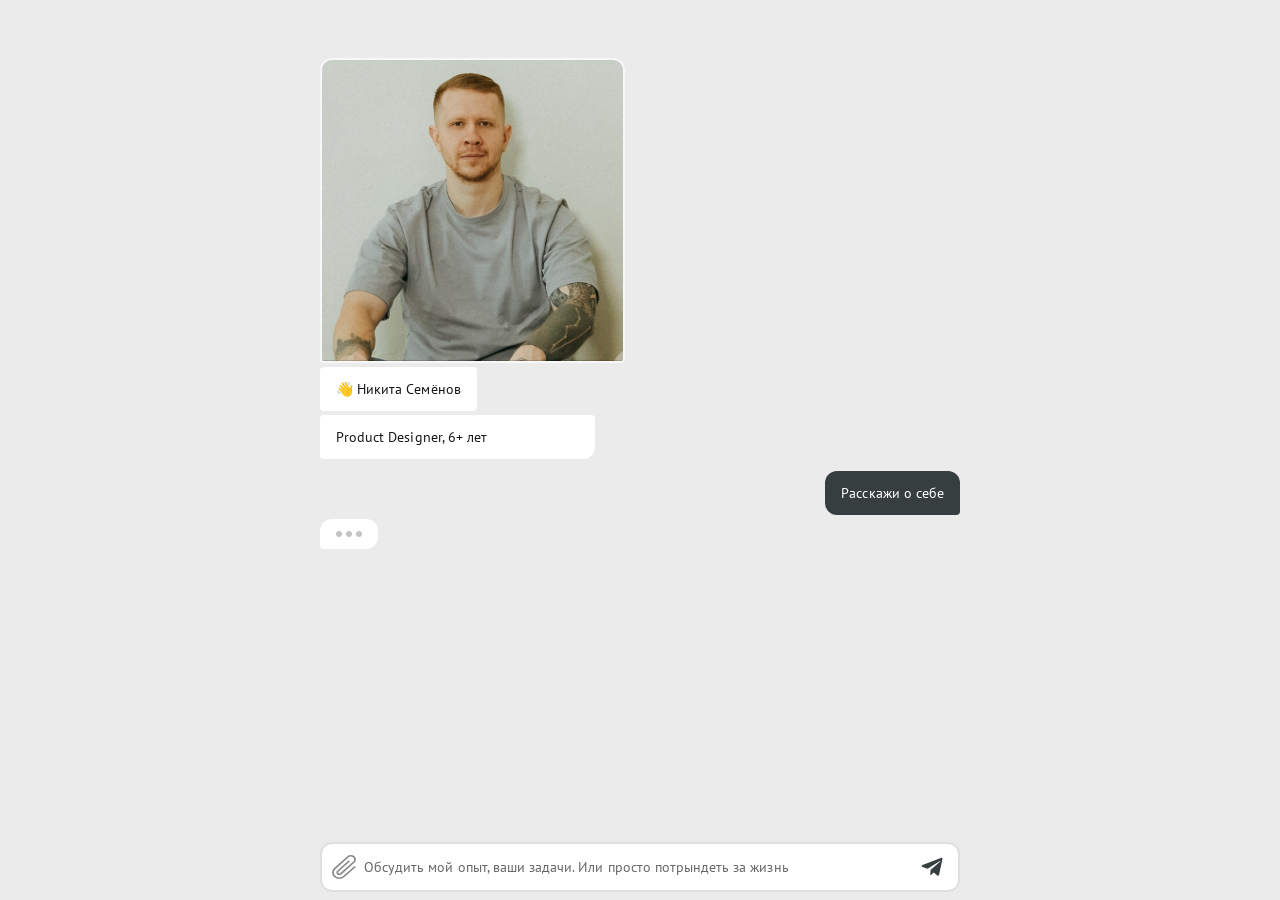
==== commit 0da2618e: "Update portfolio intro copy" ====
--- a/index.html
+++ b/index.html
@@ -76,7 +76,7 @@
                 <p>👋 Никита Семёнов</p>
               </div>
               <div class="bubble bubble--me bubble--intro-role">
-                <p>Принципал продуктовый дизайнер, 6+ лет</p>
+                <p>Product Designer, 6+ лет</p>
               </div>
             </div>
             <div class="hero__reply">
@@ -96,17 +96,9 @@
                     <div class="typing-indicator__message">
                       <p>
                         Разбираю сложные задачи, нахожу простые и дешёвые решения и довожу до успешной
-                        реализации и понятного бизнес-эффекта
+                        реализации и понятного бизнес-эффекта.
+                        <a class="bubble__link bubble__link--inline" href="https://hirehi.ru/resume/RmbaUjKxmL" target="_blank" rel="noopener noreferrer">Резюме</a>
                       </p>
-                    </div>
-                  </div>
-                </div>
-                <div class="hero__response-extra" aria-hidden="true">
-                  <div class="block">
-                    <div class="bubble bubble--me bubble__list">
-                      <p>— 30+ статей о дизайне, 200 000+ прочтений,</p>
-                      <p>— помог вырасти 20+ дизайнерам до middle+,</p>
-                      <p>— основал <a class="bubble__link bubble__link--inline" href="https://xmentors.ru" target="_blank" rel="noopener noreferrer">X–Mentors</a> и собрал команду из 9 менторов</p>
                     </div>
                   </div>
                 </div>
--- a/styles.css
+++ b/styles.css
@@ -199,6 +199,17 @@
   gap: 12px;
 }
 
+/* Скрыто с первого кадра — не ждём hero-sequence.js */
+.chat__rest .bubble:not(.is-revealed),
+.chat__rest .case-card:not(.is-revealed) {
+  display: none;
+}
+
+.chat__rest .bubble.is-revealed,
+.chat__rest .case-card.is-revealed {
+  display: block;
+}
+
 .chat-reveal:not(.is-revealed) {
   display: none;
 }
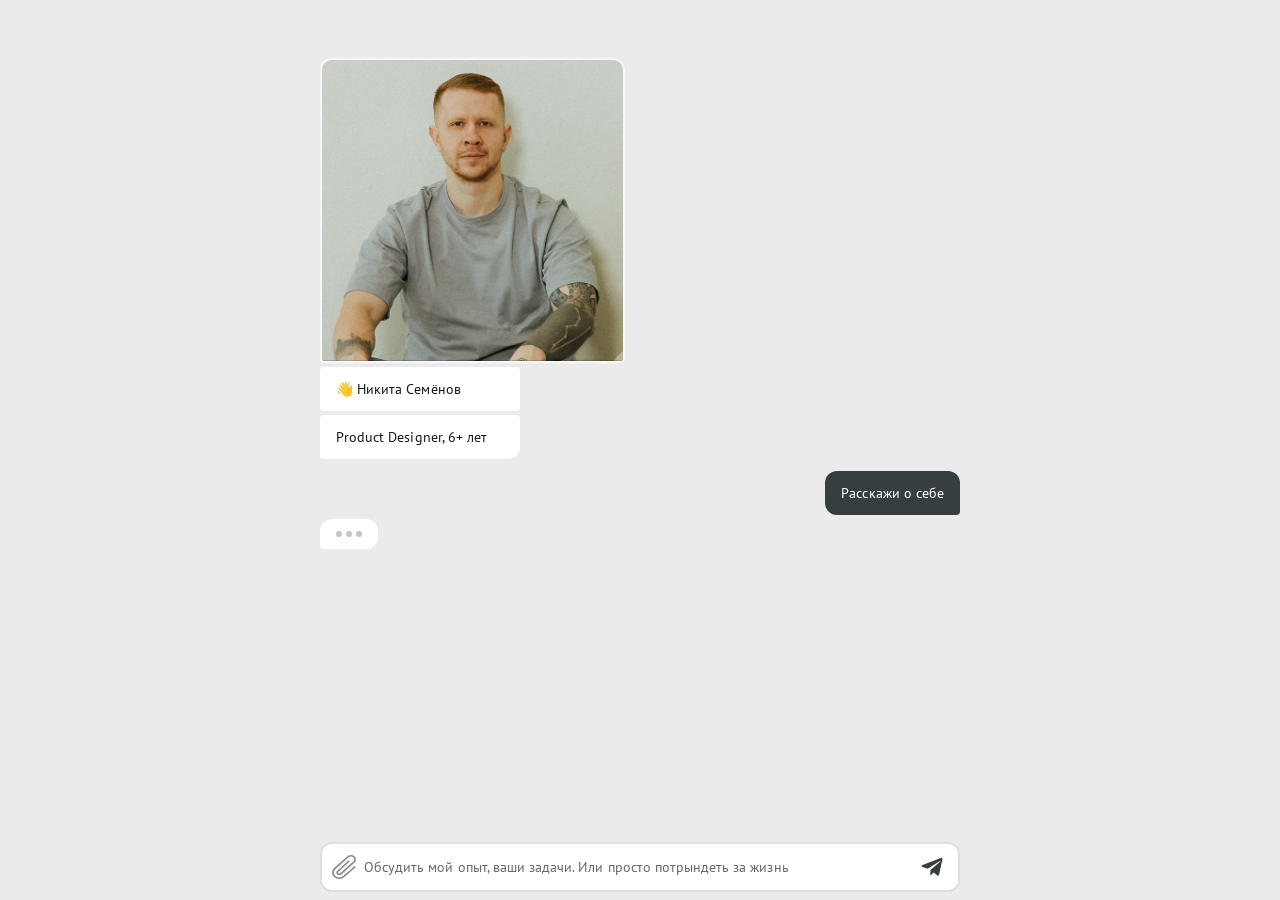
==== commit 960a8cbf: "Move AI block into design process" ====
--- a/index.html
+++ b/index.html
@@ -97,7 +97,7 @@
                       <p>
                         Разбираю сложные задачи, нахожу простые и дешёвые решения и довожу до успешной
                         реализации и понятного бизнес-эффекта.
-                        <a class="bubble__link bubble__link--inline" href="https://hirehi.ru/resume/RmbaUjKxmL" target="_blank" rel="noopener noreferrer">Резюме</a>
+                        <a class="bubble__link bubble__link--inline" href="https://hirehi.ru/resume/D8kMSIFQIe" target="_blank" rel="noopener noreferrer">Резюме</a>
                       </p>
                     </div>
                   </div>
@@ -135,13 +135,6 @@
                 <p>
                   Ищу более дешёвый путь: MVP, упрощение сценария, отказ от лишнего функционала,
                   быстрый тест
-                </p>
-              </div>
-              <div class="bubble bubble--me">
-                <p class="bubble__title">🐣 Нужно растить дизайнеров</p>
-                <p>
-                  Менторю дизайнеров, помогаю им лучше мыслить, структурировать процесс и принимать
-                  решения
                 </p>
               </div>
             </div>
@@ -365,6 +358,15 @@
                 </p>
               </div>
               <div class="bubble bubble--me">
+                <p class="bubble__title">🤖 Ускоряю работу с AI</p>
+                <p>
+                  Использую ИИ для анализа, поиска вариантов, работы с данными и исследованиями,
+                  прототипирования и рутины. Всё это я делал ещё до современных AI-инструментов, поэтому
+                  понимаю, где AI экономит время, а где результат нужно перепроверить, доработать или
+                  сделать самому
+                </p>
+              </div>
+              <div class="bubble bubble--me">
                 <p class="bubble__title">🎨 Перевожу решение в интерфейс</p>
                 <p>Прорабатываю состояния, прототипы и интерфейсную логику, дизайню</p>
               </div>
@@ -418,14 +420,6 @@
 
         <section class="section section--no-marker">
           <div class="section__content">
-            <div class="block block--right">
-              <div class="bubble bubble--they">
-                <p>
-                  Понятно...<br />
-                  Вернёмся в ближайшее время с обраткой
-                </p>
-              </div>
-            </div>
             <div class="block">
               <div class="bubble bubble--me bubble--invite">
                 <p>
--- a/styles.css
+++ b/styles.css
@@ -405,19 +405,17 @@
 
 .bubble--intro-name,
 .bubble--intro-role {
-  width: auto;
+  width: 200px;
   min-height: 44px;
   flex-shrink: 0;
 }
 
 .bubble--intro-name {
   border-radius: 4px;
-  min-width: 151px;
 }
 
 .bubble--intro-role {
   border-radius: 4px 4px 12px 4px;
-  min-width: 275px;
 }
 
 .bubble--intro-name p,
@@ -1062,7 +1060,7 @@
   .bubble--intro-name,
   .bubble--intro-role {
     min-width: 0;
-    width: fit-content;
+    width: 200px;
     max-width: 100%;
   }
 
